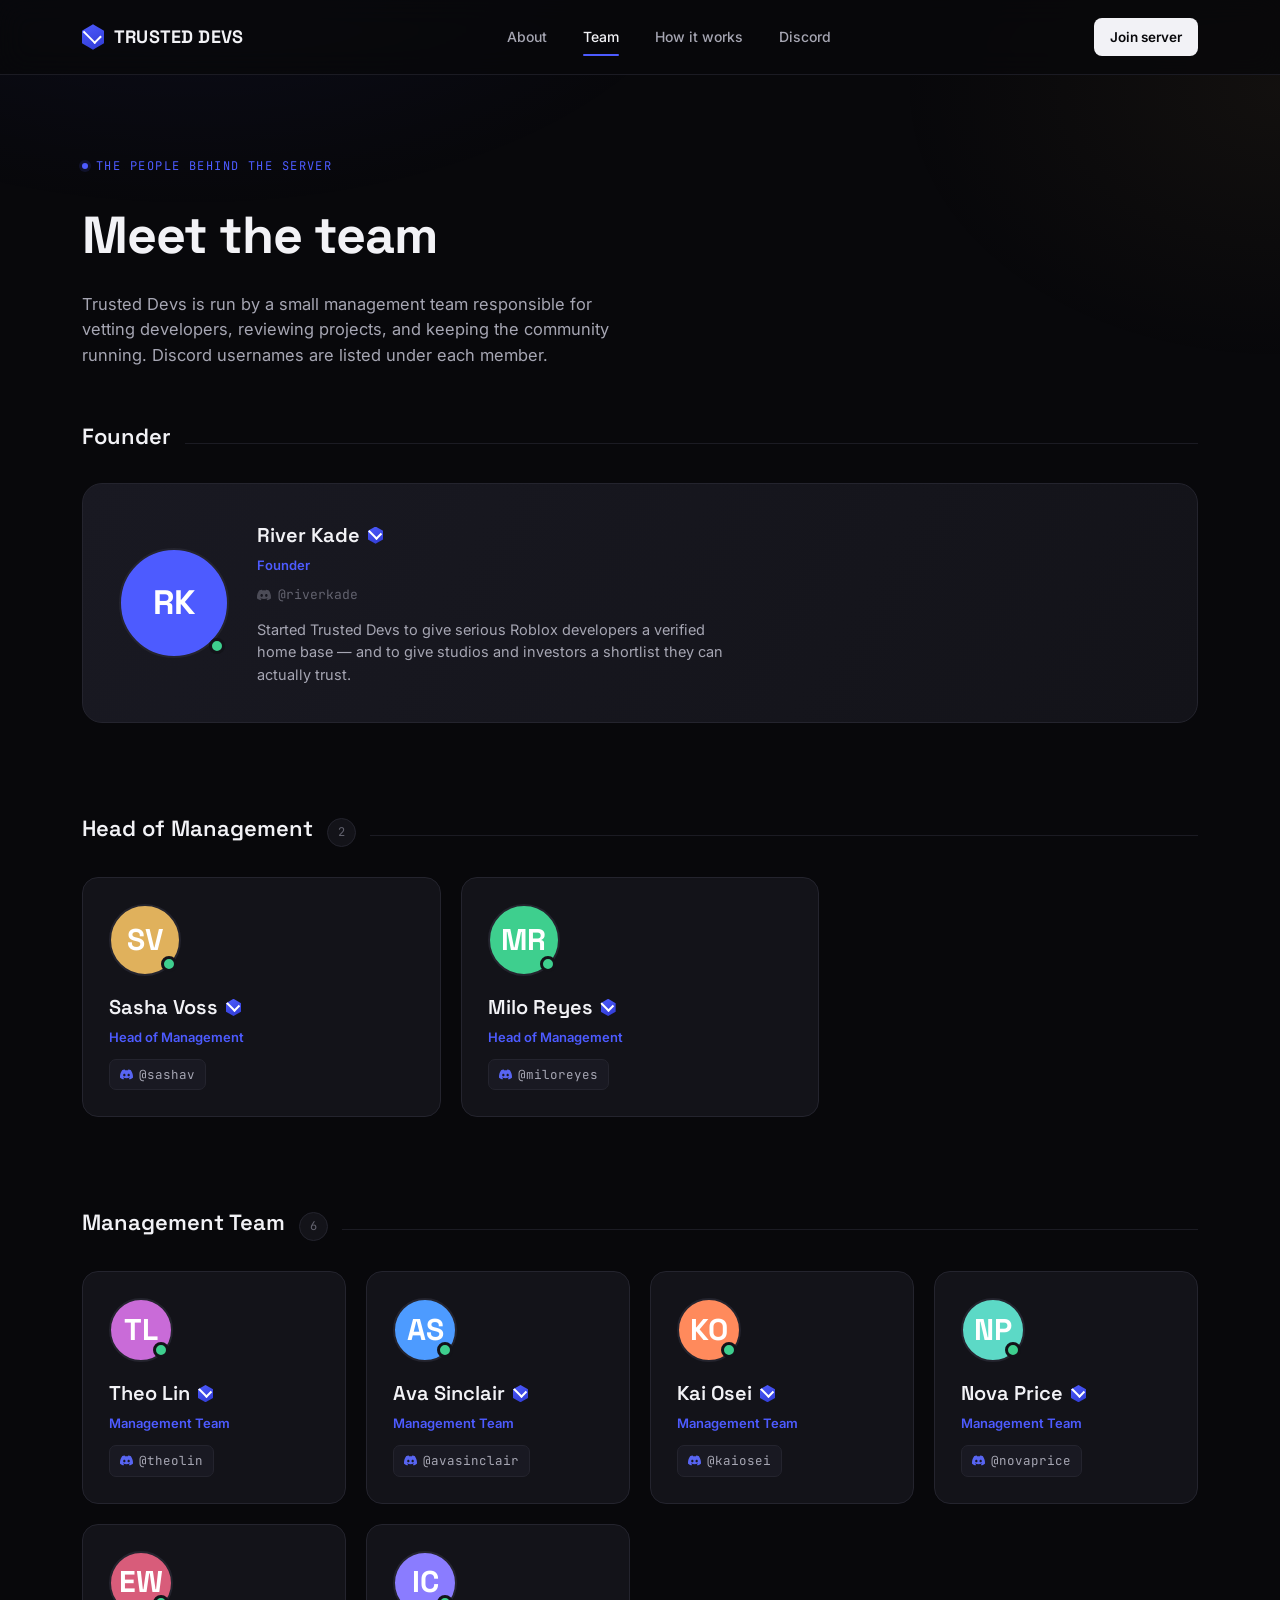
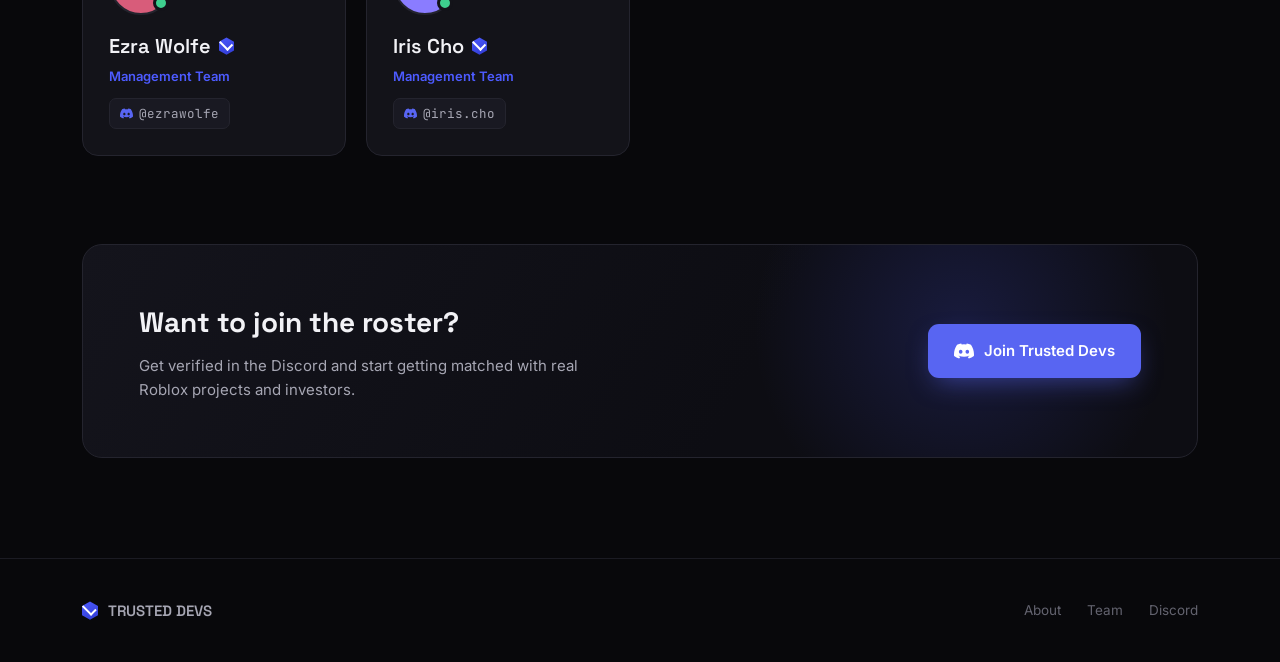
==== team.html @ 29936fa9 "Add files via upload" ====
<!DOCTYPE html>
<html lang="en">
<head>
<meta charset="UTF-8">
<meta name="viewport" content="width=device-width, initial-scale=1.0">
<title>Team — Trusted Devs</title>
<link rel="stylesheet" href="style.css">
</head>
<body>

<nav class="nav">
  <div class="wrap">
    <a href="index.html" class="brand">
      <span class="seal"></span>
      TRUSTED DEVS
    </a>
    <div class="nav-links">
      <a href="index.html">About</a>
      <a href="team.html" class="active">Team</a>
      <a href="index.html#how-it-works">How it works</a>
      <a href="index.html#join">Discord</a>
    </div>
    <a href="index.html#join" class="nav-cta">Join server</a>
  </div>
</nav>

<header class="team-hero">
  <div class="wrap">
    <div class="eyebrow"><span class="dot"></span> The people behind the server</div>
    <h1>Meet the team</h1>
    <p>Trusted Devs is run by a small management team responsible for vetting developers, reviewing projects, and keeping the community running. Discord usernames are listed under each member.</p>
  </div>
</header>

<section class="tier" id="founder">
  <div class="wrap">
    <div class="tier-head"><h2>Founder</h2></div>
    <div id="founder-slot"></div>
  </div>
</section>

<section class="tier" id="head-of-management">
  <div class="wrap">
    <div class="tier-head"><h2>Head of Management</h2><span class="count" id="hom-count"></span></div>
    <div class="grid-cards" id="hom-slot"></div>
  </div>
</section>

<section class="tier" id="management">
  <div class="wrap">
    <div class="tier-head"><h2>Management Team</h2><span class="count" id="mgmt-count"></span></div>
    <div class="grid-cards wide" id="mgmt-slot"></div>
  </div>
</section>

<section id="join" style="padding-top:0;">
  <div class="wrap">
    <div class="cta-band">
      <div class="cta-text">
        <h3>Want to join the roster?</h3>
        <p>Get verified in the Discord and start getting matched with real Roblox projects and investors.</p>
      </div>
      <a href="https://discord.gg/trusteddevs" target="_blank" rel="noopener" class="discord-btn">
        <svg width="20" height="20" viewBox="0 0 24 24" fill="currentColor"><path d="M20.317 4.369a19.79 19.79 0 0 0-4.885-1.515.074.074 0 0 0-.079.037c-.21.375-.444.864-.608 1.25a18.27 18.27 0 0 0-5.487 0 12.64 12.64 0 0 0-.617-1.25.077.077 0 0 0-.079-.037A19.736 19.736 0 0 0 3.677 4.37a.07.07 0 0 0-.032.027C.533 9.046-.32 13.58.099 18.058a.082.082 0 0 0 .031.056 19.9 19.9 0 0 0 5.993 3.03.078.078 0 0 0 .084-.028c.462-.63.874-1.295 1.226-1.994a.076.076 0 0 0-.041-.106 13.1 13.1 0 0 1-1.872-.892.077.077 0 0 1-.008-.128c.126-.094.252-.192.372-.291a.074.074 0 0 1 .077-.01c3.928 1.793 8.18 1.793 12.061 0a.073.073 0 0 1 .078.009c.12.099.246.198.373.292a.077.077 0 0 1-.006.127 12.3 12.3 0 0 1-1.873.892.076.076 0 0 0-.04.107c.36.698.772 1.362 1.225 1.993a.076.076 0 0 0 .084.028 19.84 19.84 0 0 0 6.002-3.03.077.077 0 0 0 .032-.055c.5-5.177-.838-9.674-3.549-13.66a.06.06 0 0 0-.031-.028ZM8.02 15.33c-1.183 0-2.157-1.085-2.157-2.419 0-1.333.955-2.418 2.157-2.418 1.21 0 2.176 1.094 2.157 2.418 0 1.334-.955 2.419-2.157 2.419Zm7.975 0c-1.183 0-2.157-1.085-2.157-2.419 0-1.333.955-2.418 2.157-2.418 1.21 0 2.176 1.094 2.157 2.418 0 1.334-.946 2.419-2.157 2.419Z"/></svg>
        Join Trusted Devs
      </a>
    </div>
  </div>
</section>

<footer>
  <div class="wrap">
    <div class="f-brand"><span class="seal" style="--s:16px;"></span> TRUSTED DEVS</div>
    <div class="f-links">
      <a href="index.html">About</a>
      <a href="team.html">Team</a>
      <a href="https://discord.gg/trusteddevs" target="_blank" rel="noopener">Discord</a>
    </div>
  </div>
</footer>

<script src="config.js"></script>
<script>
  // Founder — featured card
  const f = TEAM.founder[0];
  document.getElementById('founder-slot').innerHTML = `
    <div class="founder-card">
      ${avatarHTML(f, 110)}
      <div>
        <div class="member-name">${f.name} <span class="seal"></span></div>
        <div class="member-role">${f.role}</div>
        <div class="member-handle">${discordMark} @${f.handle}</div>
        ${f.bio ? `<p class="member-bio">${f.bio}</p>` : ''}
      </div>
    </div>`;

  // Head of Management
  document.getElementById('hom-count').textContent = TEAM.headOfManagement.length;
  document.getElementById('hom-slot').innerHTML = TEAM.headOfManagement.map(p => `
    <div class="member-card">
      ${avatarHTML(p, 72)}
      <div class="member-name">${p.name} <span class="seal"></span></div>
      <div class="member-role">${p.role}</div>
      <div class="dc-chip">${discordMark} @${p.handle}</div>
    </div>`).join('');

  // Management Team
  document.getElementById('mgmt-count').textContent = TEAM.management.length;
  document.getElementById('mgmt-slot').innerHTML = TEAM.management.map(p => `
    <div class="member-card">
      ${avatarHTML(p, 64)}
      <div class="member-name">${p.name} <span class="seal"></span></div>
      <div class="member-role">${p.role}</div>
      <div class="dc-chip">${discordMark} @${p.handle}</div>
    </div>`).join('');
</script>

</body>
</html>
---- style.css ----
/* ============================================================
   TRUSTED DEVS — design tokens
   ============================================================ */
@import url('https://fonts.googleapis.com/css2?family=Space+Grotesk:wght@400;500;600;700&family=Inter:wght@400;500;600;700&family=JetBrains+Mono:wght@400;500;600&display=swap');

:root{
  /* color */
  --bg:        #08080b;
  --bg-soft:   #0e0e13;
  --panel:     #131319;
  --panel-2:   #191922;
  --border:    #24242e;
  --border-soft: #1b1b23;
  --text:      #f2f2f6;
  --text-dim:  #a6a6b3;
  --text-faint:#63636f;
  --accent:    #4d5bff;      /* verification blue */
  --accent-soft: #4d5bff22;
  --accent-2:  #e0b15c;      /* seal gold */
  --online:    #3ecf8e;

  /* type */
  --f-display: 'Space Grotesk', sans-serif;
  --f-body:    'Inter', sans-serif;
  --f-mono:    'JetBrains Mono', monospace;
}

*{ box-sizing:border-box; margin:0; padding:0; }

html{ scroll-behavior:smooth; }

body{
  background:var(--bg);
  color:var(--text);
  font-family:var(--f-body);
  line-height:1.55;
  -webkit-font-smoothing:antialiased;
  overflow-x:hidden;
}

body::before{
  content:"";
  position:fixed; inset:0;
  background:
    radial-gradient(ellipse 900px 500px at 15% -10%, #4d5bff14, transparent 60%),
    radial-gradient(ellipse 700px 500px at 100% 10%, #e0b15c0d, transparent 55%);
  pointer-events:none;
  z-index:0;
}

a{ color:inherit; text-decoration:none; }
ul{ list-style:none; }
img{ max-width:100%; display:block; }

.wrap{ max-width:1180px; margin:0 auto; padding:0 32px; position:relative; z-index:1; }

/* ---------- hex seal, the signature mark ---------- */
.seal{
  --s: 22px;
  width:var(--s); height:calc(var(--s) * 1.1547);
  position:relative;
  display:inline-flex; align-items:center; justify-content:center;
  flex-shrink:0;
  clip-path: polygon(50% 0%, 100% 25%, 100% 75%, 50% 100%, 0% 75%, 0% 25%);
  background:linear-gradient(155deg, var(--accent), #2f3ad1);
}
.seal::after{
  content:"";
  width:38%; height:60%;
  border-left:2.5px solid #fff;
  border-bottom:2.5px solid #fff;
  transform:rotate(-45deg) translate(1px,-2px);
}
.seal.gold{ background:linear-gradient(155deg, var(--accent-2), #b6863a); }

/* ---------- nav ---------- */
.nav{
  position:sticky; top:0; z-index:50;
  background:#08080bcc;
  backdrop-filter:blur(14px);
  border-bottom:1px solid var(--border-soft);
}
.nav .wrap{
  display:flex; align-items:center; justify-content:space-between;
  height:74px;
}
.brand{ display:flex; align-items:center; gap:10px; font-family:var(--f-display); font-weight:700; font-size:18px; letter-spacing:.01em; }
.brand small{ display:block; font-family:var(--f-mono); font-weight:400; font-size:10px; color:var(--text-faint); letter-spacing:.14em; margin-top:1px; }

.nav-links{ display:flex; align-items:center; gap:36px; }
.nav-links a{
  font-size:14px; color:var(--text-dim); font-weight:500;
  position:relative; padding:4px 0;
  transition:color .2s ease;
}
.nav-links a:hover{ color:var(--text); }
.nav-links a.active{ color:var(--text); }
.nav-links a.active::after{
  content:""; position:absolute; left:0; right:0; bottom:-4px; height:2px;
  background:var(--accent); border-radius:2px;
}
.nav-cta{
  display:flex; align-items:center; gap:8px;
  background:var(--text); color:#08080b;
  font-size:13.5px; font-weight:600;
  padding:9px 16px; border-radius:8px;
  transition:transform .18s ease, background .18s ease;
}
.nav-cta:hover{ transform:translateY(-1px); background:#e4e4ea; }

/* ---------- eyebrow ---------- */
.eyebrow{
  display:inline-flex; align-items:center; gap:8px;
  font-family:var(--f-mono); font-size:12px; letter-spacing:.12em;
  color:var(--accent); text-transform:uppercase;
  margin-bottom:20px;
}
.eyebrow .dot{ width:6px; height:6px; border-radius:50%; background:var(--accent); box-shadow:0 0 0 3px var(--accent-soft); }

/* ---------- hero ---------- */
.hero{ padding:96px 0 72px; position:relative; }
.hero-grid{ display:grid; grid-template-columns:1.15fr .85fr; gap:56px; align-items:center; }
.hero h1{
  font-family:var(--f-display); font-weight:700;
  font-size:clamp(38px, 5vw, 60px); line-height:1.06; letter-spacing:-.02em;
}
.hero h1 .accent{ color:var(--accent); }
.hero p.lead{
  margin-top:22px; font-size:17.5px; color:var(--text-dim); max-width:520px;
}
.hero-cta{ display:flex; gap:14px; margin-top:34px; flex-wrap:wrap; }

.btn{
  display:inline-flex; align-items:center; gap:9px;
  font-size:14.5px; font-weight:600; padding:13px 22px; border-radius:9px;
  transition:transform .18s ease, box-shadow .18s ease, background .18s ease, border-color .18s ease;
}
.btn-primary{ background:var(--accent); color:#fff; box-shadow:0 8px 24px -8px #4d5bff66; }
.btn-primary:hover{ transform:translateY(-2px); box-shadow:0 12px 28px -8px #4d5bff88; }
.btn-ghost{ background:transparent; color:var(--text); border:1px solid var(--border); }
.btn-ghost:hover{ border-color:#3a3a46; background:var(--panel); }

/* hero side panel: mock "verification card" */
.id-card{
  background:linear-gradient(165deg, var(--panel-2), var(--panel));
  border:1px solid var(--border);
  border-radius:16px; padding:26px;
  position:relative; overflow:hidden;
}
.id-card::before{
  content:""; position:absolute; top:-40%; right:-30%; width:260px; height:260px;
  background:radial-gradient(circle, #4d5bff26, transparent 70%);
}
.id-top{ display:flex; justify-content:space-between; align-items:flex-start; margin-bottom:22px; }
.id-top .seal{ --s:30px; }
.id-status{ font-family:var(--f-mono); font-size:11px; color:var(--online); display:flex; align-items:center; gap:6px; }
.id-status .dot{ width:6px; height:6px; border-radius:50%; background:var(--online); box-shadow:0 0 0 3px #3ecf8e22; }
.id-row{ display:flex; justify-content:space-between; padding:12px 0; border-top:1px solid var(--border-soft); font-size:13.5px; }
.id-row:first-of-type{ border-top:none; }
.id-row span:first-child{ color:var(--text-faint); font-family:var(--f-mono); font-size:11.5px; text-transform:uppercase; letter-spacing:.06em; }
.id-row span:last-child{ font-weight:600; }

/* ---------- stat strip ---------- */
.stat-strip{
  border-top:1px solid var(--border-soft); border-bottom:1px solid var(--border-soft);
  padding:34px 0;
}
.stat-strip .wrap{ display:grid; grid-template-columns:repeat(4,1fr); gap:24px; }
.stat{ text-align:left; }
.stat .num{ font-family:var(--f-display); font-size:32px; font-weight:700; color:var(--text); }
.stat .num .u{ color:var(--accent); }
.stat .lbl{ font-size:12.5px; color:var(--text-faint); margin-top:4px; font-family:var(--f-mono); letter-spacing:.03em;}

/* ---------- sections ---------- */
section{ padding:100px 0; position:relative; }
.section-head{ max-width:640px; margin-bottom:56px; }
.section-head h2{ font-family:var(--f-display); font-size:clamp(28px,3.4vw,40px); font-weight:700; letter-spacing:-.015em; line-height:1.15;}
.section-head p{ margin-top:16px; color:var(--text-dim); font-size:16px; }

/* about grid */
.about-grid{ display:grid; grid-template-columns:1fr 1fr; gap:60px; align-items:start; }
.about-grid p{ color:var(--text-dim); font-size:15.5px; margin-bottom:16px; }
.about-grid p strong{ color:var(--text); font-weight:600; }

.check-list{ margin-top:8px; }
.check-list li{ display:flex; gap:12px; padding:12px 0; border-top:1px solid var(--border-soft); font-size:14.5px; color:var(--text-dim); }
.check-list li:first-child{ border-top:none; }
.check-list li .seal{ --s:16px; margin-top:2px; }
.check-list li b{ color:var(--text); font-weight:600; display:block; margin-bottom:2px; font-size:14.5px;}

/* two-path (devs / investors) */
.paths{ display:grid; grid-template-columns:1fr 1fr; gap:24px; }
.path-card{
  background:var(--panel); border:1px solid var(--border); border-radius:16px; padding:32px;
  position:relative; overflow:hidden;
}
.path-card .tag{ font-family:var(--f-mono); font-size:11px; letter-spacing:.1em; color:var(--text-faint); text-transform:uppercase; }
.path-card h3{ font-family:var(--f-display); font-size:23px; margin:10px 0 14px; }
.path-card p{ color:var(--text-dim); font-size:14.5px; margin-bottom:20px; }
.path-card ol{ counter-reset:step; }
.path-card ol li{
  counter-increment:step; position:relative; padding-left:34px; margin-bottom:14px;
  font-size:14px; color:var(--text-dim);
}
.path-card ol li::before{
  content:counter(step); position:absolute; left:0; top:-1px;
  width:22px; height:22px; border-radius:6px;
  background:var(--panel-2); border:1px solid var(--border);
  color:var(--text); font-family:var(--f-mono); font-size:11.5px;
  display:flex; align-items:center; justify-content:center;
}
.path-card.investor::before{ background:var(--accent-2); }

/* vetting process strip */
.vet-steps{ display:grid; grid-template-columns:repeat(4,1fr); gap:1px; background:var(--border); border:1px solid var(--border); border-radius:16px; overflow:hidden; }
.vet-step{ background:var(--panel); padding:28px 24px; }
.vet-step .seal{ --s:20px; margin-bottom:16px; }
.vet-step h4{ font-family:var(--f-display); font-size:16px; margin-bottom:8px; }
.vet-step p{ font-size:13.5px; color:var(--text-dim); }

/* discord CTA banner */
.cta-band{
  background:linear-gradient(120deg, #14141c, #0d0d13 60%);
  border:1px solid var(--border);
  border-radius:20px; padding:56px; position:relative; overflow:hidden;
  display:flex; align-items:center; justify-content:space-between; gap:32px; flex-wrap:wrap;
}
.cta-band::before{
  content:""; position:absolute; top:-60%; left:60%; width:420px; height:420px;
  background:radial-gradient(circle, #4d5bff2e, transparent 70%);
}
.cta-band .cta-text h3{ font-family:var(--f-display); font-size:28px; margin-bottom:10px; }
.cta-band .cta-text p{ color:var(--text-dim); font-size:15px; max-width:440px; }
.discord-btn{
  display:inline-flex; align-items:center; gap:10px;
  background:#5865F2; color:#fff; font-weight:600; font-size:15px;
  padding:15px 26px; border-radius:11px; white-space:nowrap;
  box-shadow:0 10px 26px -8px #5865f288;
  transition:transform .18s ease;
  position:relative; z-index:1;
}
.discord-btn:hover{ transform:translateY(-2px); }

/* ---------- footer ---------- */
footer{ border-top:1px solid var(--border-soft); padding:40px 0; }
footer .wrap{ display:flex; justify-content:space-between; align-items:center; flex-wrap:wrap; gap:16px; }
footer .f-brand{ display:flex; align-items:center; gap:10px; font-family:var(--f-display); font-weight:600; font-size:15px; color:var(--text-dim); }
footer .f-links{ display:flex; gap:26px; font-size:13.5px; color:var(--text-faint); }
footer .f-links a:hover{ color:var(--text-dim); }

/* ================= TEAM PAGE ================= */
.team-hero{ padding:76px 0 50px; }
.team-hero h1{ font-family:var(--f-display); font-weight:700; font-size:clamp(34px,4.6vw,52px); letter-spacing:-.02em; }
.team-hero p{ margin-top:16px; color:var(--text-dim); font-size:16.5px; max-width:560px; }

.tier{ padding:0 0 88px; }
.tier-head{ display:flex; align-items:baseline; gap:14px; margin-bottom:30px; }
.tier-head h2{ font-family:var(--f-display); font-size:22px; font-weight:600; }
.tier-head .count{ font-family:var(--f-mono); font-size:12px; color:var(--text-faint); background:var(--panel); border:1px solid var(--border); padding:4px 10px; border-radius:20px; }
.tier-head::after{ content:""; flex:1; height:1px; background:var(--border-soft); }

.founder-card{
  display:flex; gap:28px; align-items:center;
  background:linear-gradient(120deg, var(--panel-2), var(--panel));
  border:1px solid var(--border); border-radius:20px; padding:36px;
}
.avatar{
  width:96px; height:96px; border-radius:50%;
  display:flex; align-items:center; justify-content:center;
  font-family:var(--f-display); font-weight:700; font-size:30px; color:#fff;
  position:relative; flex-shrink:0;
  border:2px solid var(--border);
}
.avatar .status{
  position:absolute; bottom:2px; right:2px; width:16px; height:16px; border-radius:50%;
  background:var(--online); border:3px solid var(--panel);
}
.founder-card .avatar{ width:110px; height:110px; font-size:34px; }
.member-name{ font-family:var(--f-display); font-size:20px; font-weight:600; display:flex; align-items:center; gap:8px; }
.member-name .seal{ --s:15px; }
.member-role{ color:var(--accent); font-size:13px; font-weight:600; margin-top:4px; }
.member-handle{ font-family:var(--f-mono); font-size:13px; color:var(--text-faint); margin-top:10px; display:flex; align-items:center; gap:7px; }
.member-handle svg{ width:14px; height:14px; opacity:.7; }
.founder-card .member-bio{ margin-top:14px; color:var(--text-dim); font-size:14.5px; max-width:480px; }

.grid-cards{ display:grid; grid-template-columns:repeat(3, 1fr); gap:20px; }
.member-card{
  background:var(--panel); border:1px solid var(--border); border-radius:16px; padding:26px;
  transition:transform .18s ease, border-color .18s ease;
}
.member-card:hover{ transform:translateY(-3px); border-color:#33333f; }
.member-card .avatar{ margin-bottom:16px; }

.grid-cards.wide{ grid-template-columns:repeat(4, 1fr); }

/* discord username chip */
.dc-chip{
  display:inline-flex; align-items:center; gap:6px;
  font-family:var(--f-mono); font-size:12.5px; color:var(--text-dim);
  background:var(--panel-2); border:1px solid var(--border);
  padding:5px 10px; border-radius:7px; margin-top:12px;
}
.dc-chip svg{ width:13px; height:13px; color:#5865F2; }

/* ---------- responsive ---------- */
@media (max-width: 880px){
  .nav-links{ display:none; }
  .hero-grid{ grid-template-columns:1fr; }
  .about-grid{ grid-template-columns:1fr; gap:36px; }
  .paths{ grid-template-columns:1fr; }
  .vet-steps{ grid-template-columns:1fr 1fr; }
  .stat-strip .wrap{ grid-template-columns:1fr 1fr; row-gap:22px; }
  .grid-cards{ grid-template-columns:1fr 1fr; }
  .grid-cards.wide{ grid-template-columns:1fr 1fr; }
  .founder-card{ flex-direction:column; text-align:center; align-items:center; }
  .founder-card .member-bio{ max-width:100%; }
  .cta-band{ flex-direction:column; text-align:center; }
}
@media (max-width: 560px){
  .grid-cards, .grid-cards.wide{ grid-template-columns:1fr; }
  .vet-steps{ grid-template-columns:1fr; }
  .stat-strip .wrap{ grid-template-columns:1fr 1fr; }
  .wrap{ padding:0 20px; }
  .cta-band{ padding:36px 24px; }
}

/* reduced motion */
@media (prefers-reduced-motion: reduce){
  *{ transition:none !important; scroll-behavior:auto !important; }
}

/* focus visibility */
a:focus-visible, button:focus-visible{
  outline:2px solid var(--accent); outline-offset:3px; border-radius:4px;
}
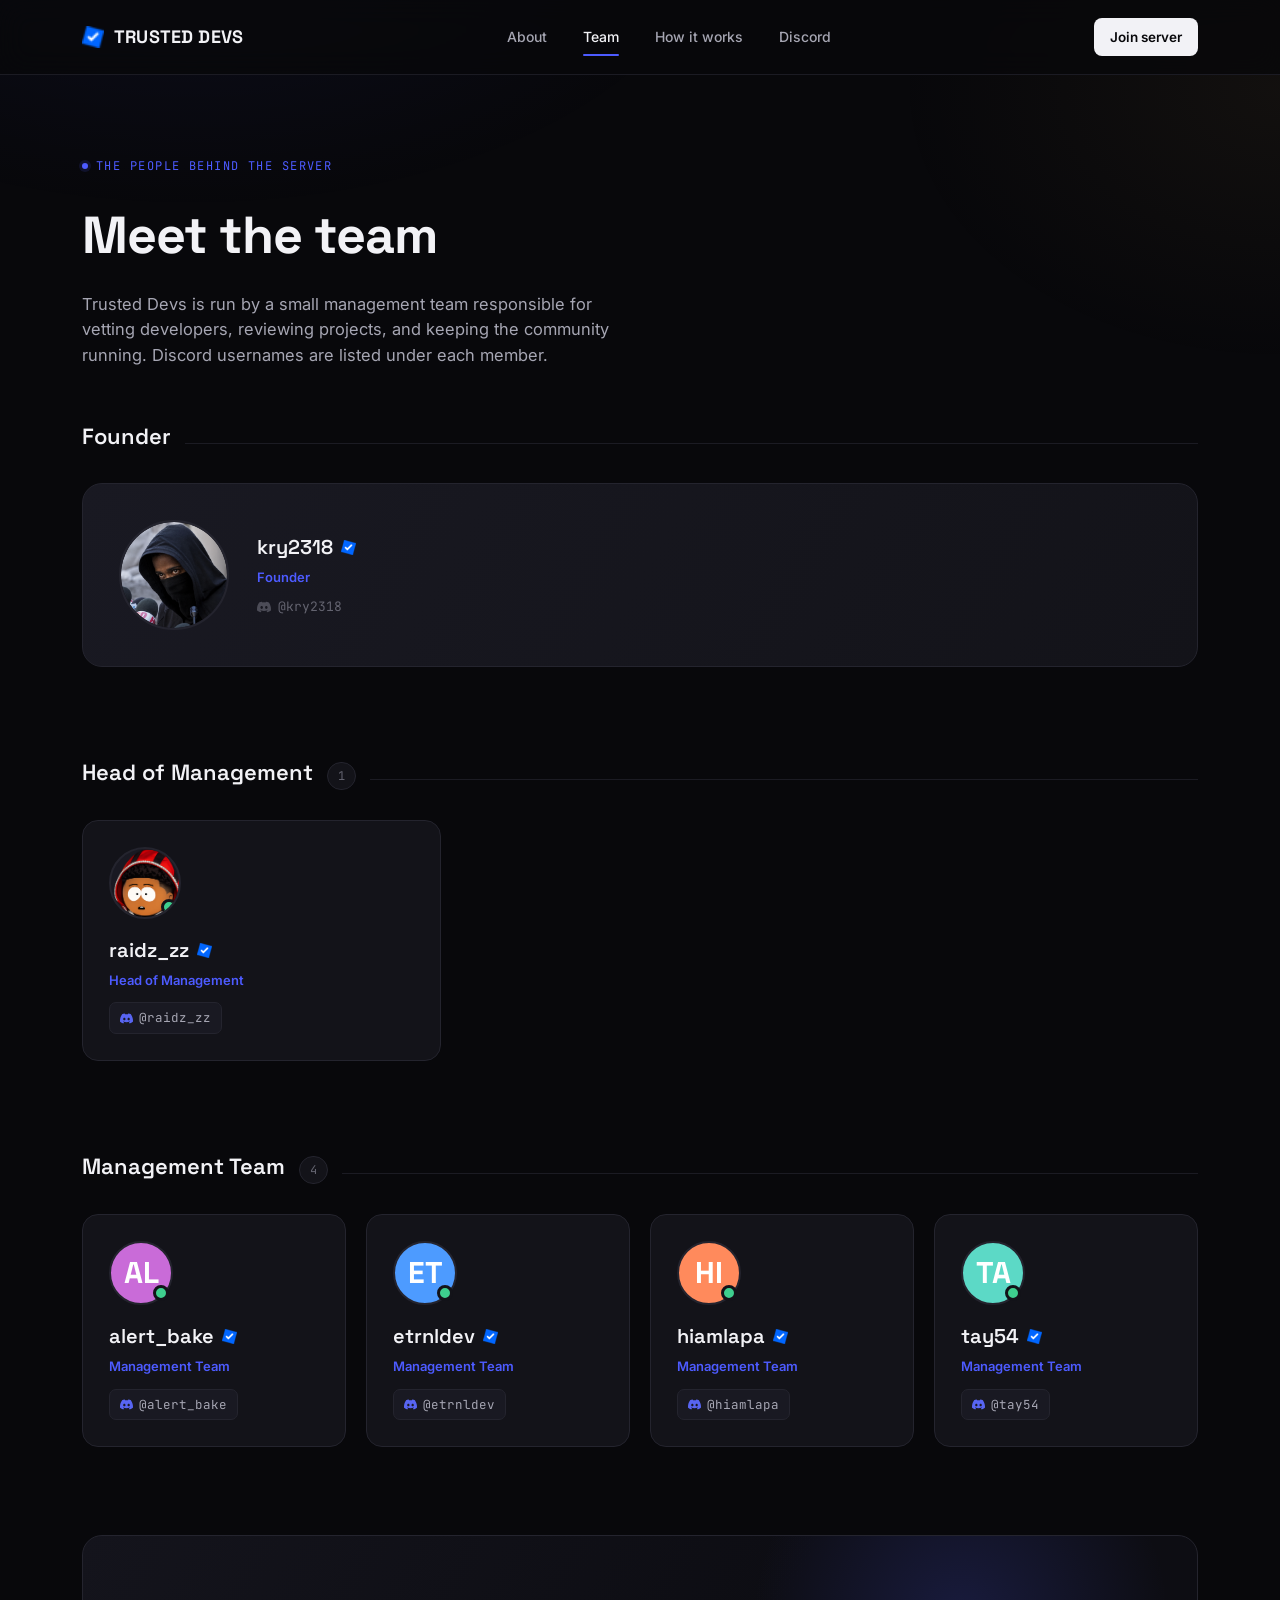
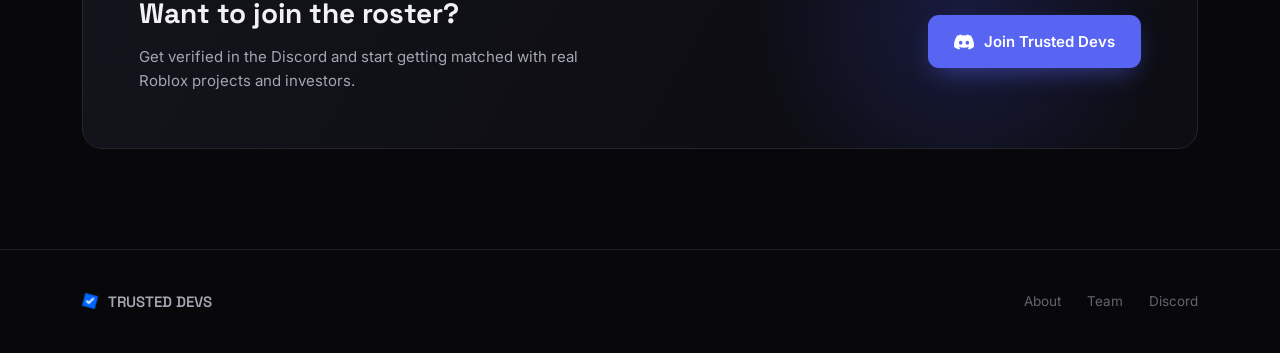
==== commit 71518edf: "Update team.html" ====
--- a/team.html
+++ b/team.html
@@ -60,7 +60,7 @@
         <h3>Want to join the roster?</h3>
         <p>Get verified in the Discord and start getting matched with real Roblox projects and investors.</p>
       </div>
-      <a href="https://discord.gg/trusteddevs" target="_blank" rel="noopener" class="discord-btn">
+      <a href="https://discord.gg/JzaUg9qeQ" target="_blank" rel="noopener" class="discord-btn">
         <svg width="20" height="20" viewBox="0 0 24 24" fill="currentColor"><path d="M20.317 4.369a19.79 19.79 0 0 0-4.885-1.515.074.074 0 0 0-.079.037c-.21.375-.444.864-.608 1.25a18.27 18.27 0 0 0-5.487 0 12.64 12.64 0 0 0-.617-1.25.077.077 0 0 0-.079-.037A19.736 19.736 0 0 0 3.677 4.37a.07.07 0 0 0-.032.027C.533 9.046-.32 13.58.099 18.058a.082.082 0 0 0 .031.056 19.9 19.9 0 0 0 5.993 3.03.078.078 0 0 0 .084-.028c.462-.63.874-1.295 1.226-1.994a.076.076 0 0 0-.041-.106 13.1 13.1 0 0 1-1.872-.892.077.077 0 0 1-.008-.128c.126-.094.252-.192.372-.291a.074.074 0 0 1 .077-.01c3.928 1.793 8.18 1.793 12.061 0a.073.073 0 0 1 .078.009c.12.099.246.198.373.292a.077.077 0 0 1-.006.127 12.3 12.3 0 0 1-1.873.892.076.076 0 0 0-.04.107c.36.698.772 1.362 1.225 1.993a.076.076 0 0 0 .084.028 19.84 19.84 0 0 0 6.002-3.03.077.077 0 0 0 .032-.055c.5-5.177-.838-9.674-3.549-13.66a.06.06 0 0 0-.031-.028ZM8.02 15.33c-1.183 0-2.157-1.085-2.157-2.419 0-1.333.955-2.418 2.157-2.418 1.21 0 2.176 1.094 2.157 2.418 0 1.334-.955 2.419-2.157 2.419Zm7.975 0c-1.183 0-2.157-1.085-2.157-2.419 0-1.333.955-2.418 2.157-2.418 1.21 0 2.176 1.094 2.157 2.418 0 1.334-.946 2.419-2.157 2.419Z"/></svg>
         Join Trusted Devs
       </a>
@@ -74,7 +74,7 @@
     <div class="f-links">
       <a href="index.html">About</a>
       <a href="team.html">Team</a>
-      <a href="https://discord.gg/trusteddevs" target="_blank" rel="noopener">Discord</a>
+      <a href="https://discord.gg/JzaUg9qeQ" target="_blank" rel="noopener">Discord</a>
     </div>
   </div>
 </footer>
--- a/style.css
+++ b/style.css
@@ -57,21 +57,14 @@
 /* ---------- hex seal, the signature mark ---------- */
 .seal{
   --s: 22px;
-  width:var(--s); height:calc(var(--s) * 1.1547);
-  position:relative;
-  display:inline-flex; align-items:center; justify-content:center;
+  width:var(--s); height:var(--s);
+  display:inline-block;
   flex-shrink:0;
-  clip-path: polygon(50% 0%, 100% 25%, 100% 75%, 50% 100%, 0% 75%, 0% 25%);
-  background:linear-gradient(155deg, var(--accent), #2f3ad1);
-}
-.seal::after{
-  content:"";
-  width:38%; height:60%;
-  border-left:2.5px solid #fff;
-  border-bottom:2.5px solid #fff;
-  transform:rotate(-45deg) translate(1px,-2px);
-}
-.seal.gold{ background:linear-gradient(155deg, var(--accent-2), #b6863a); }
+  background-image:url('verified.png');
+  background-size:contain;
+  background-repeat:no-repeat;
+  background-position:center;
+}
 
 /* ---------- nav ---------- */
 .nav{
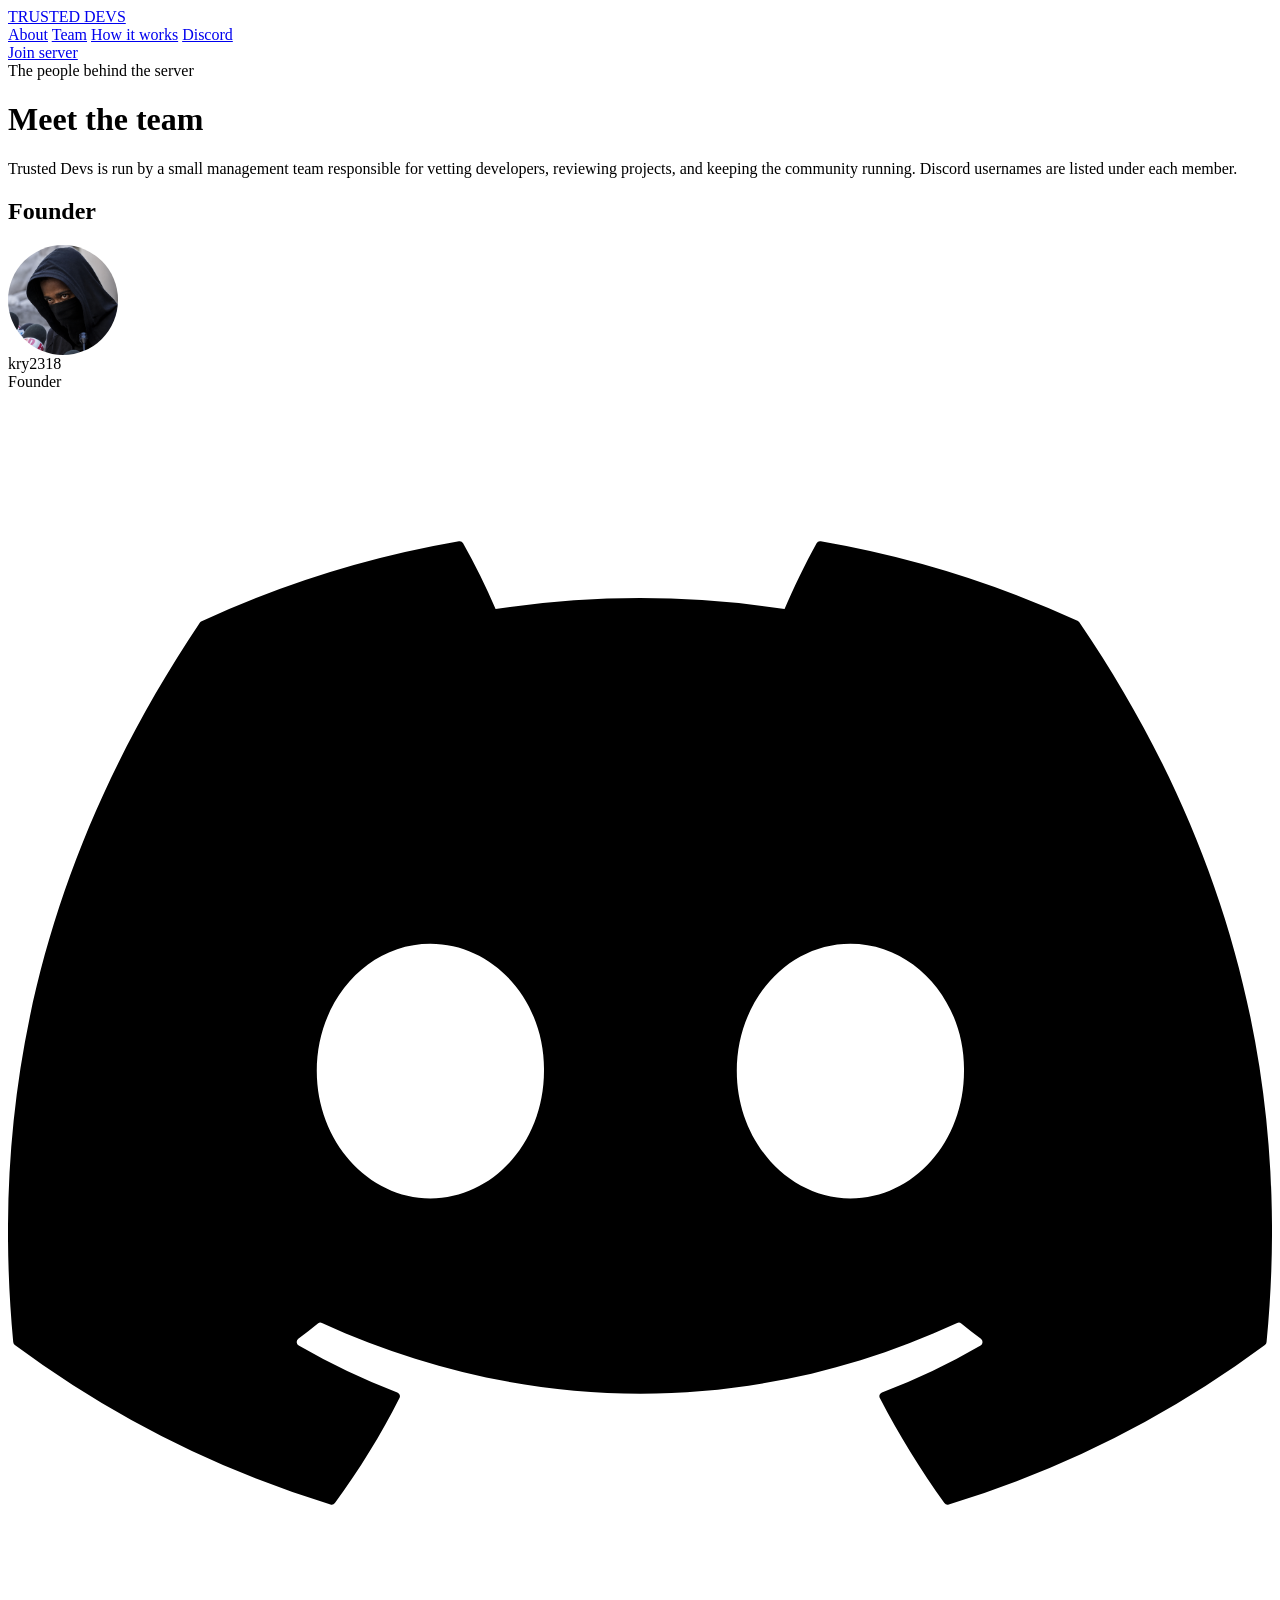
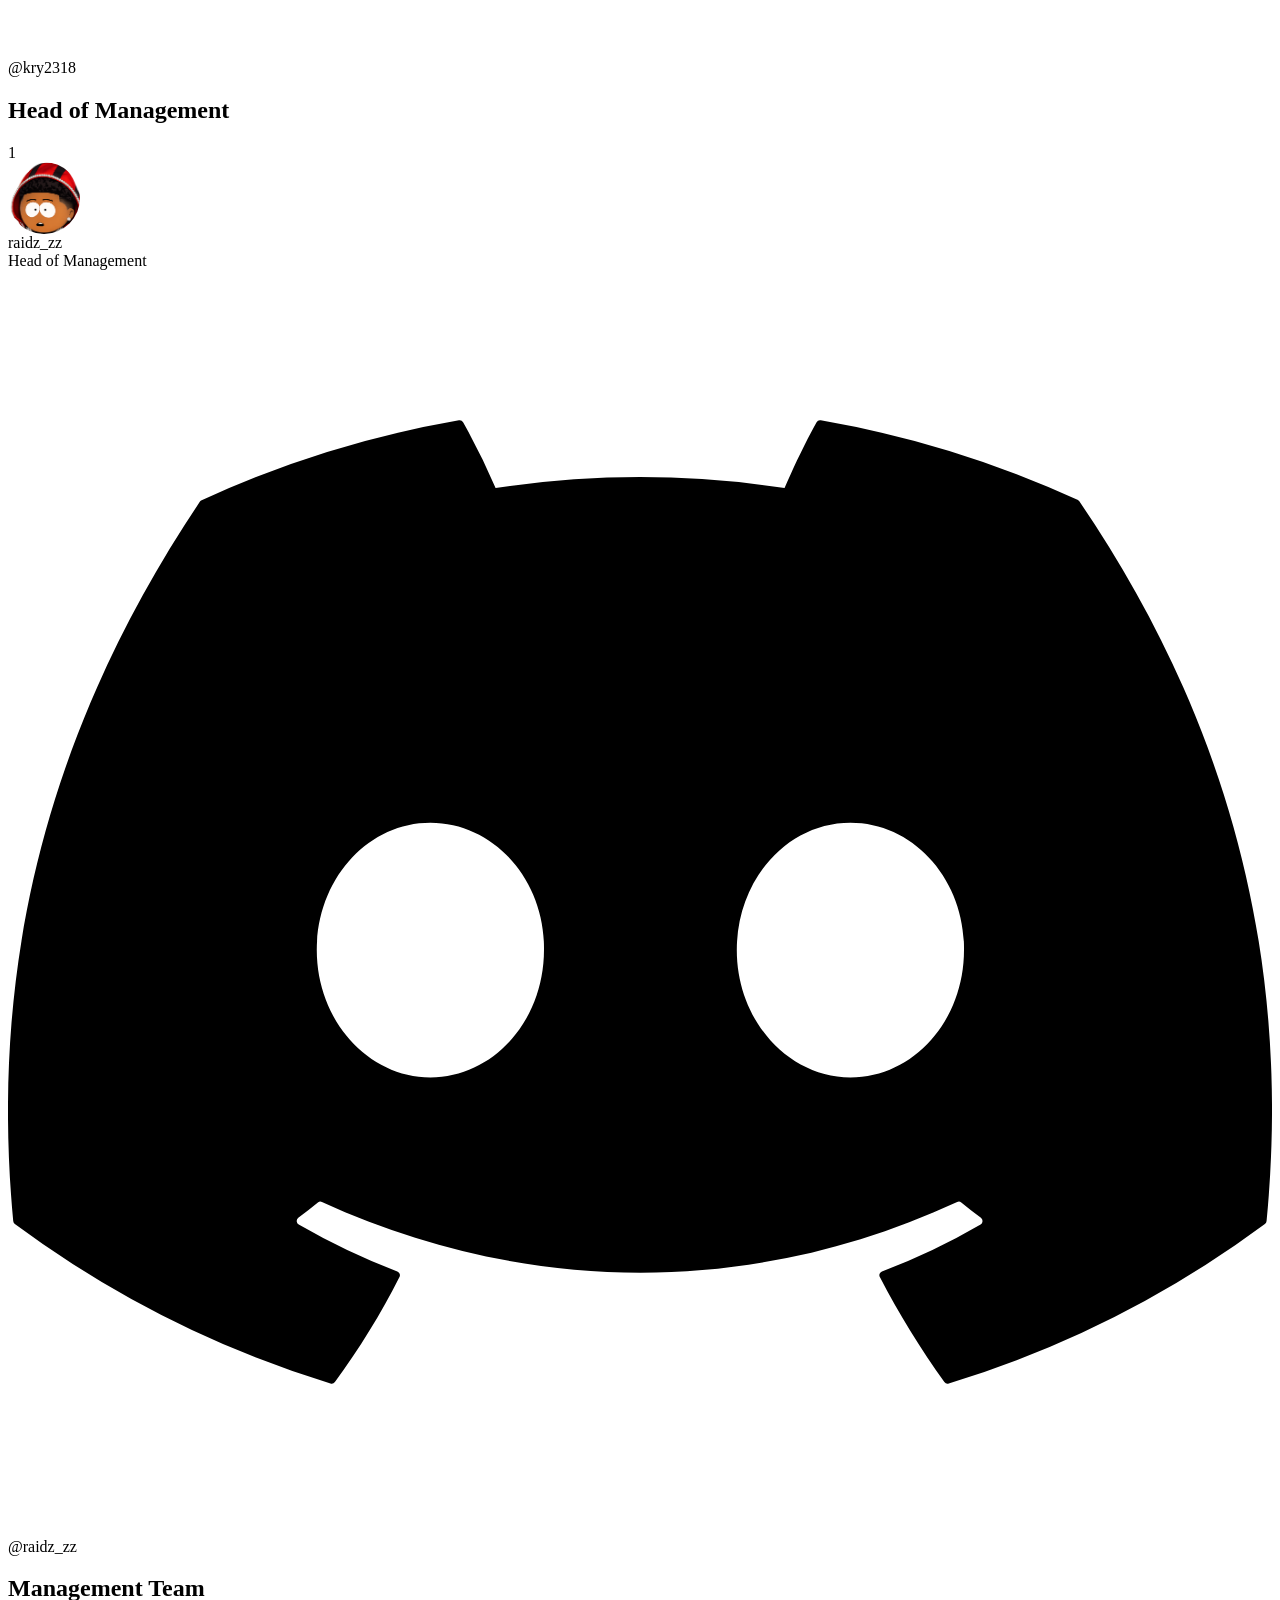
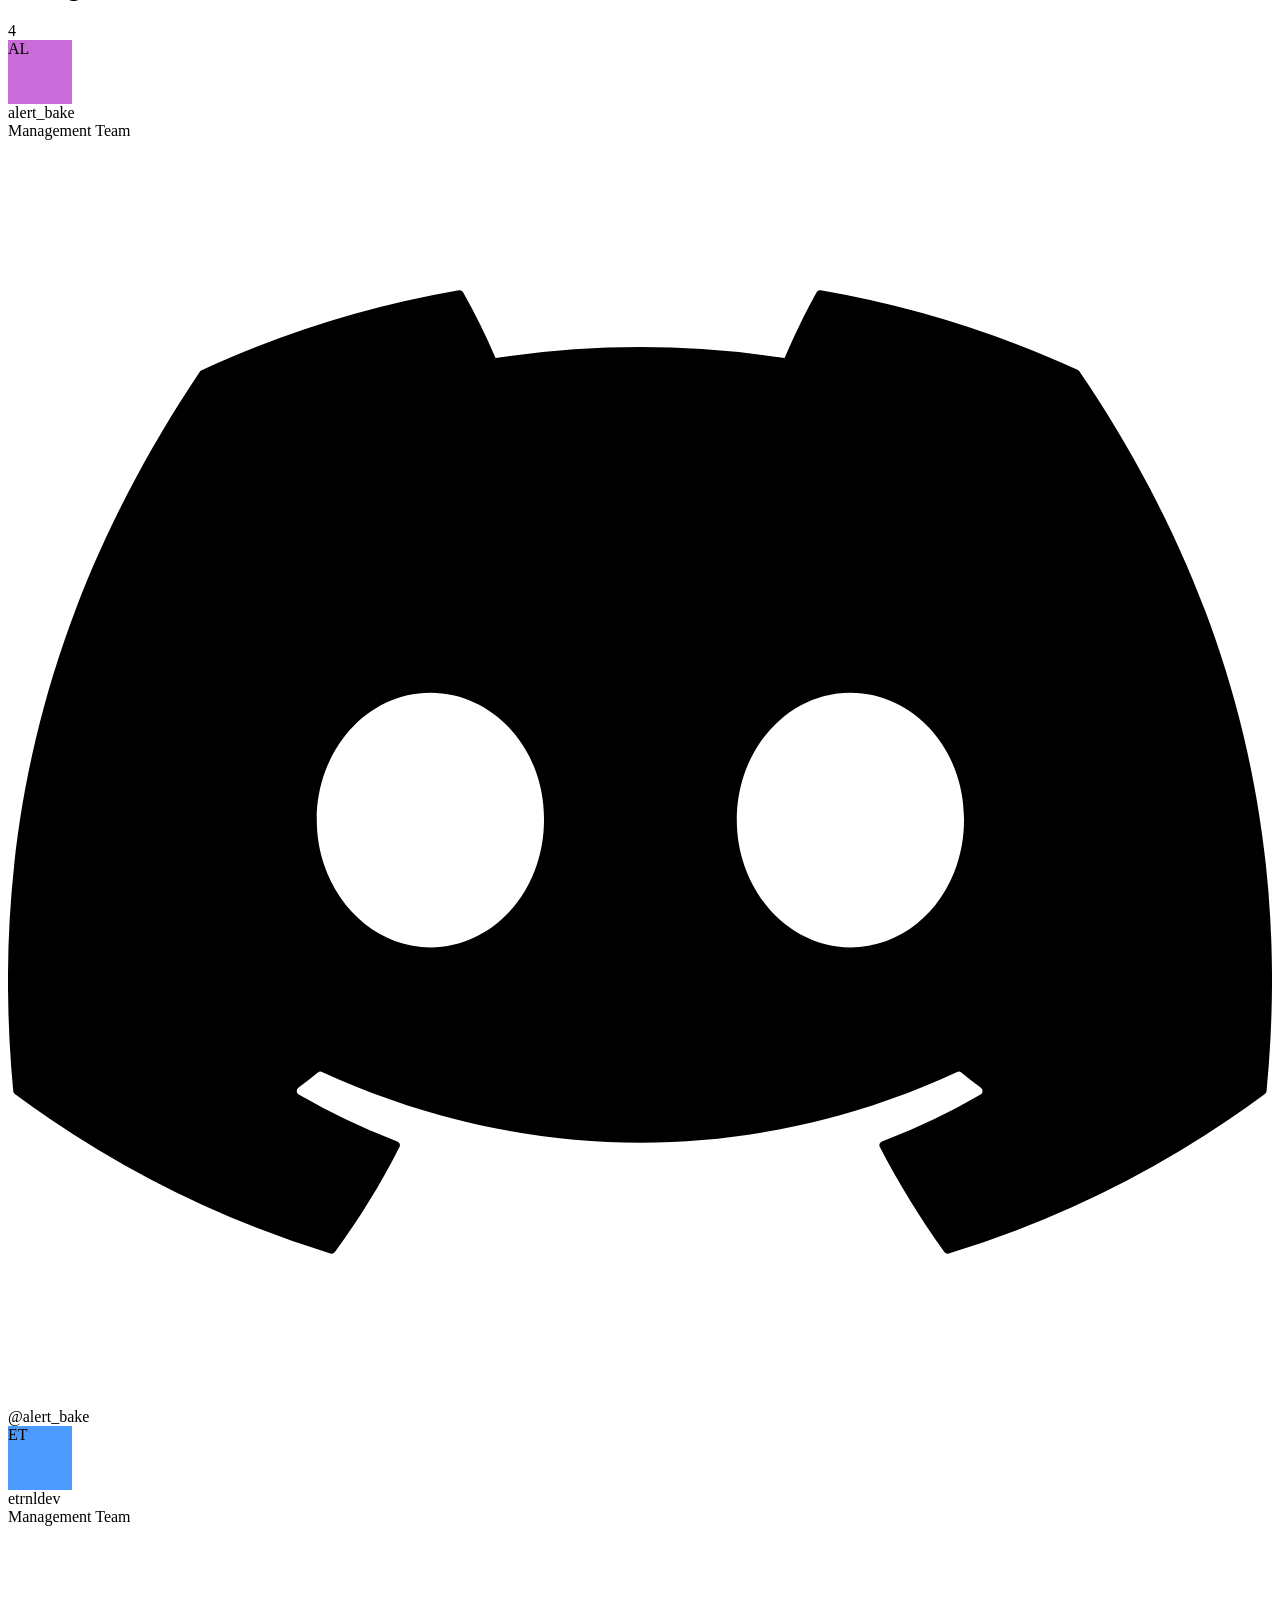
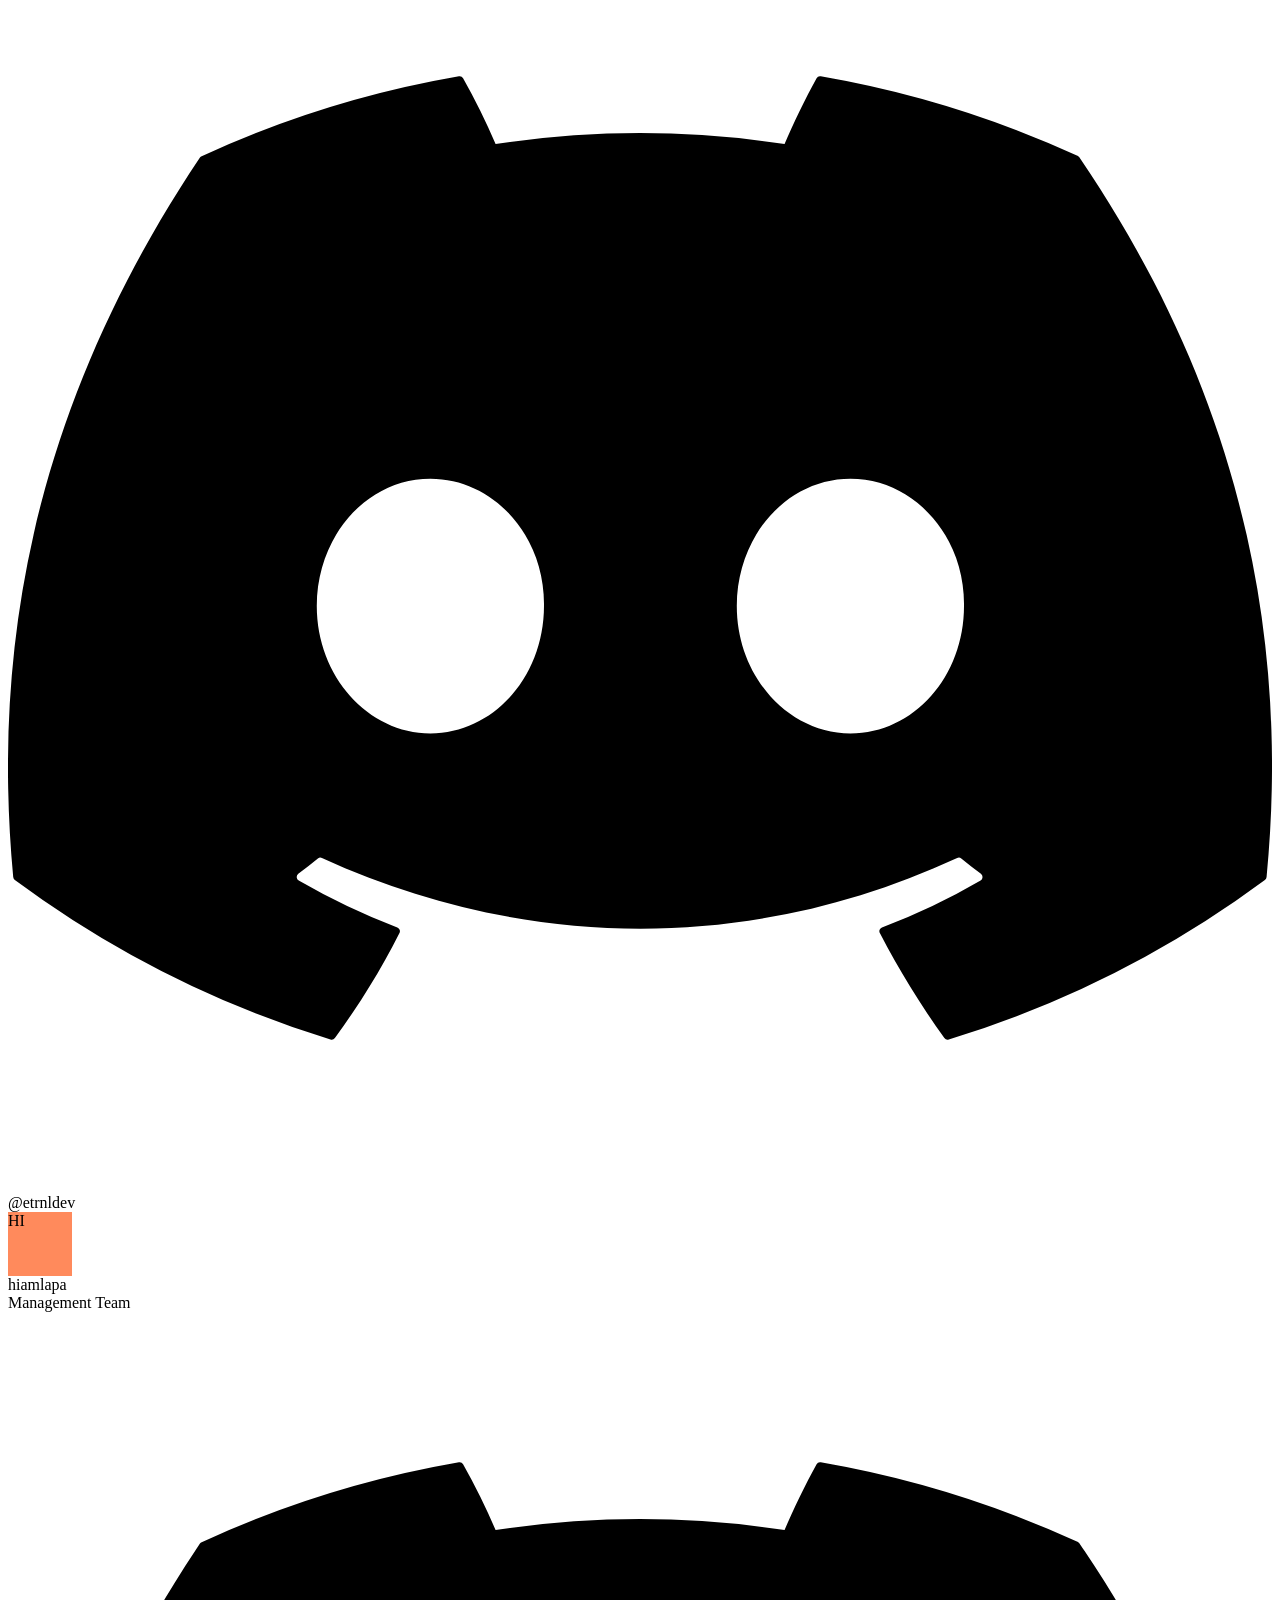
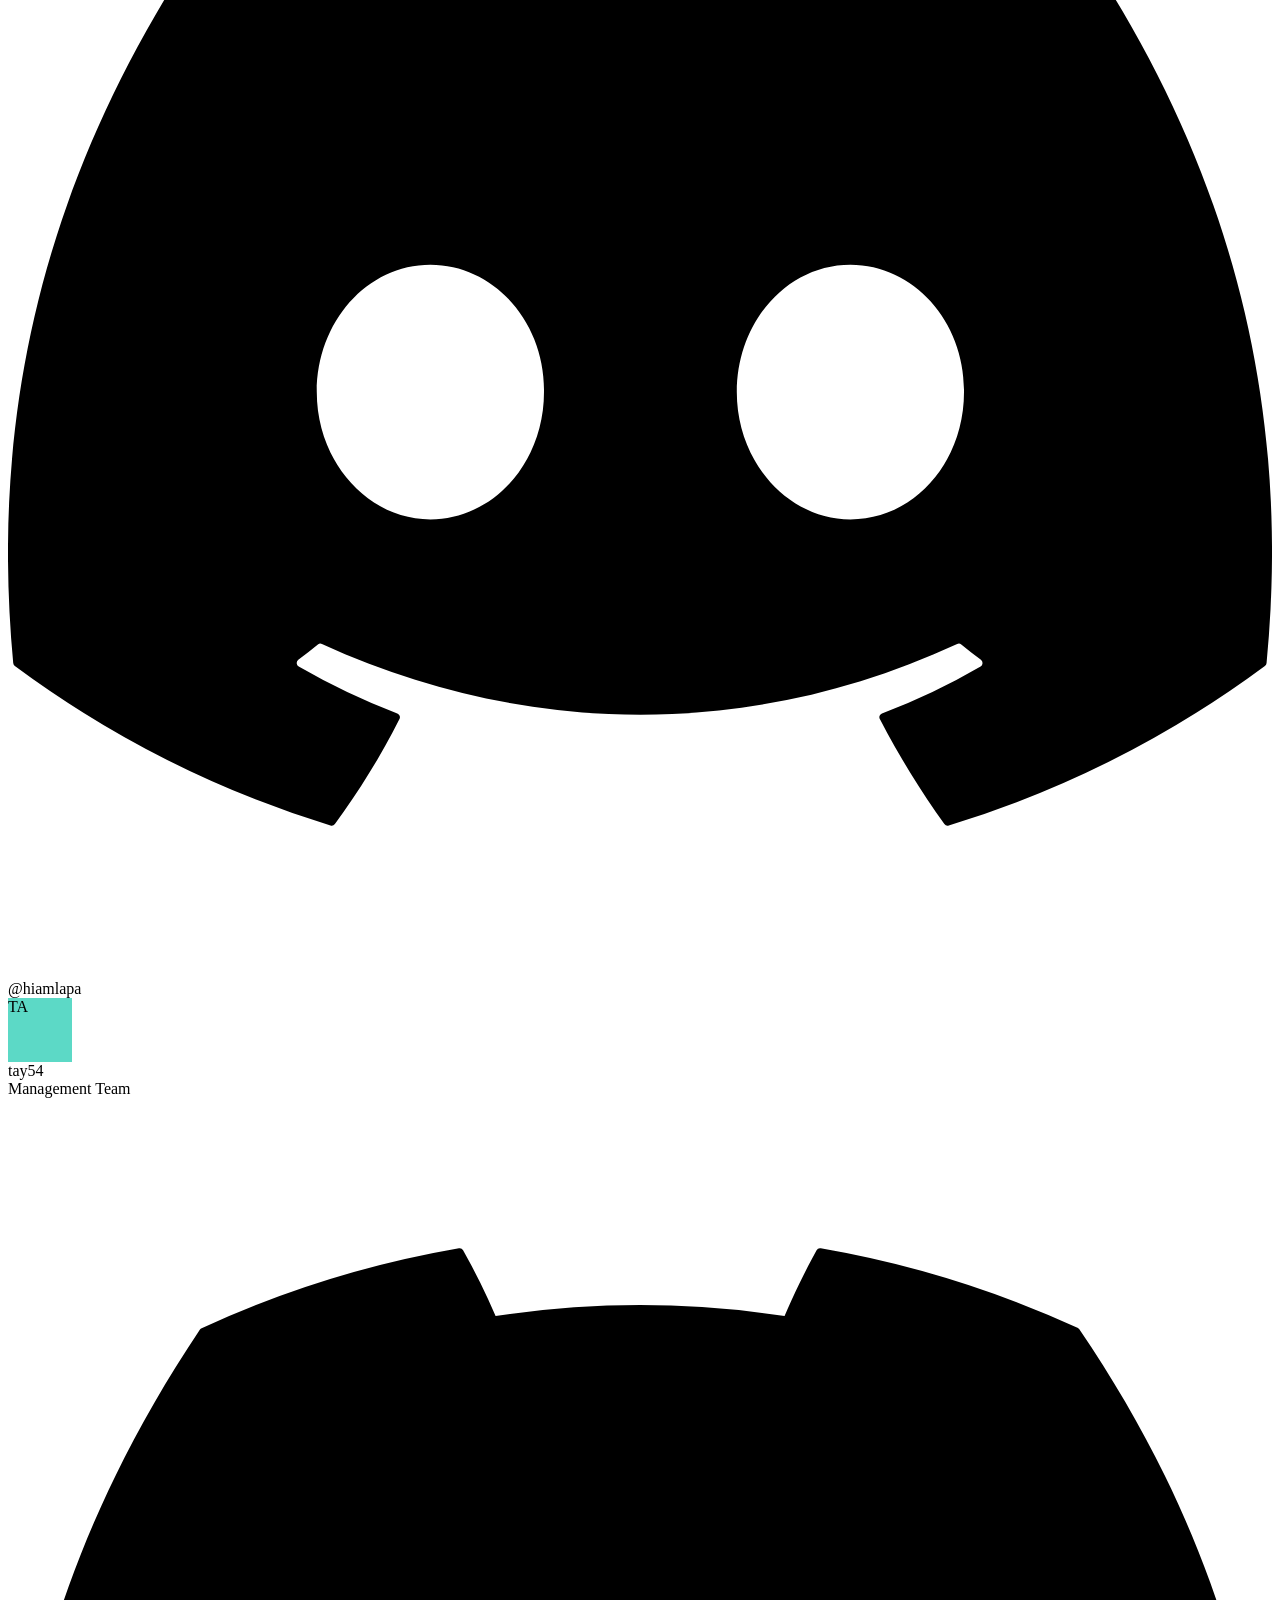
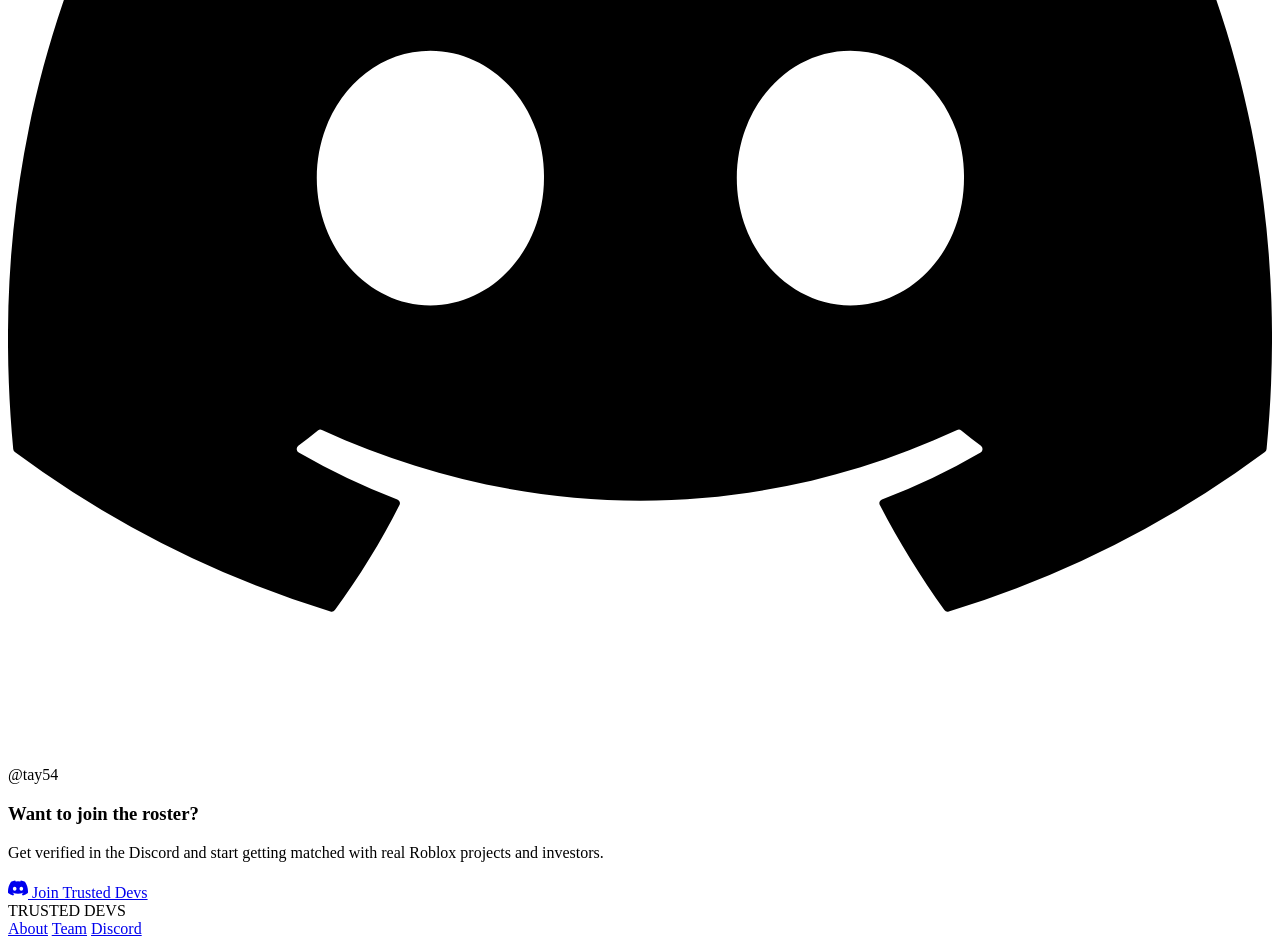
==== commit a9ae05b9: "Update team.html" ====
--- a/team.html
+++ b/team.html
@@ -3,7 +3,7 @@
 <head>
 <meta charset="UTF-8">
 <meta name="viewport" content="width=device-width, initial-scale=1.0">
-<title>Team — Trusted Devs</title>
+<title>Team Trusted Devs</title>
 <link rel="stylesheet" href="style.css">
 </head>
 <body>
--- a/style.css
+++ b/style.css
@@ -1,328 +1,63 @@
 /* ============================================================
-   TRUSTED DEVS — design tokens
+   EDIT ME — this is the only file you should need to touch.
+   ============================================================
+   1. DISCORD_INVITE
+      Replace with your real, non-expiring invite link
+      (Server Settings → Invites → Create/Edit a permanent link).
+   2. TEAM
+      One entry per person. Fields:
+        name      - display name
+        handle    - Discord username, e.g. "grim.dev" (no @ needed)
+        role      - short role/title shown under the name
+        bio       - (founder only) one or two sentences
+        avatar    - URL to their Discord pfp. Easiest way to get it:
+                    right‑click their avatar in Discord → "Copy Avatar URL".
+                    Leave blank ("") to fall back to a colored initial.
+        color     - hex color used for the fallback initial avatar
    ============================================================ */
-@import url('https://fonts.googleapis.com/css2?family=Space+Grotesk:wght@400;500;600;700&family=Inter:wght@400;500;600;700&family=JetBrains+Mono:wght@400;500;600&display=swap');
-
-:root{
-  /* color */
-  --bg:        #08080b;
-  --bg-soft:   #0e0e13;
-  --panel:     #131319;
-  --panel-2:   #191922;
-  --border:    #24242e;
-  --border-soft: #1b1b23;
-  --text:      #f2f2f6;
-  --text-dim:  #a6a6b3;
-  --text-faint:#63636f;
-  --accent:    #4d5bff;      /* verification blue */
-  --accent-soft: #4d5bff22;
-  --accent-2:  #e0b15c;      /* seal gold */
-  --online:    #3ecf8e;
-
-  /* type */
-  --f-display: 'Space Grotesk', sans-serif;
-  --f-body:    'Inter', sans-serif;
-  --f-mono:    'JetBrains Mono', monospace;
+const DISCORD_INVITE = "https://discord.gg/trusteddevs"; // TODO: replace with your real invite link
+const TEAM = {
+  founder: [
+    {
+      name: "kry2318",
+      handle: "kry2318",
+      role: "Founder",
+      bio: "",
+      avatar: "kry.png",
+      color: "#4d5bff"
+    }
+  ],
+  headOfManagement: [
+    {
+      name: "raidz_zz",
+      handle: "raidz_zz",
+      role: "Head of Management",
+      avatar: "raidz.png",
+      color: "#e0b15c"
+    }
+  ],
+  management: [
+    { name: "alert_bake", handle: "alert_bake", role: "Management Team", avatar: "", color: "#c96bd8" },
+    { name: "hiamlapa",   handle: "hiamlapa",   role: "Management Team", avatar: "", color: "#ff8a5c" },
+    { name: "tay54",      handle: "tay54",      role: "Management Team", avatar: "", color: "#5cd9c6" }
+  ]
+};
+/* ---------- helpers used by both pages, no need to edit below ---------- */
+function initials(name){
+  const words = name.split(" ").filter(Boolean);
+  if(words.length === 1) return words[0].slice(0,2).toUpperCase();
+  return words.map(w => w[0]).join("").slice(0,2).toUpperCase();
 }
-
-*{ box-sizing:border-box; margin:0; padding:0; }
-
-html{ scroll-behavior:smooth; }
-
-body{
-  background:var(--bg);
-  color:var(--text);
-  font-family:var(--f-body);
-  line-height:1.55;
-  -webkit-font-smoothing:antialiased;
-  overflow-x:hidden;
+function avatarHTML(person, size){
+  const style = `width:${size}px;height:${size}px;`;
+  if(person.avatar){
+    return `<div class="avatar" style="${style}background:var(--panel-2);padding:0;overflow:hidden;">
+      <img src="${person.avatar}" alt="${person.name}'s avatar" style="width:100%;height:100%;object-fit:cover;border-radius:50%;">
+      <span class="status" title="Online"></span>
+    </div>`;
+  }
+  return `<div class="avatar" style="${style}background:${person.color};">
+    ${initials(person.name)}<span class="status" title="Online"></span>
+  </div>`;
 }
-
-body::before{
-  content:"";
-  position:fixed; inset:0;
-  background:
-    radial-gradient(ellipse 900px 500px at 15% -10%, #4d5bff14, transparent 60%),
-    radial-gradient(ellipse 700px 500px at 100% 10%, #e0b15c0d, transparent 55%);
-  pointer-events:none;
-  z-index:0;
-}
-
-a{ color:inherit; text-decoration:none; }
-ul{ list-style:none; }
-img{ max-width:100%; display:block; }
-
-.wrap{ max-width:1180px; margin:0 auto; padding:0 32px; position:relative; z-index:1; }
-
-/* ---------- hex seal, the signature mark ---------- */
-.seal{
-  --s: 22px;
-  width:var(--s); height:var(--s);
-  display:inline-block;
-  flex-shrink:0;
-  background-image:url('verified.png');
-  background-size:contain;
-  background-repeat:no-repeat;
-  background-position:center;
-}
-
-/* ---------- nav ---------- */
-.nav{
-  position:sticky; top:0; z-index:50;
-  background:#08080bcc;
-  backdrop-filter:blur(14px);
-  border-bottom:1px solid var(--border-soft);
-}
-.nav .wrap{
-  display:flex; align-items:center; justify-content:space-between;
-  height:74px;
-}
-.brand{ display:flex; align-items:center; gap:10px; font-family:var(--f-display); font-weight:700; font-size:18px; letter-spacing:.01em; }
-.brand small{ display:block; font-family:var(--f-mono); font-weight:400; font-size:10px; color:var(--text-faint); letter-spacing:.14em; margin-top:1px; }
-
-.nav-links{ display:flex; align-items:center; gap:36px; }
-.nav-links a{
-  font-size:14px; color:var(--text-dim); font-weight:500;
-  position:relative; padding:4px 0;
-  transition:color .2s ease;
-}
-.nav-links a:hover{ color:var(--text); }
-.nav-links a.active{ color:var(--text); }
-.nav-links a.active::after{
-  content:""; position:absolute; left:0; right:0; bottom:-4px; height:2px;
-  background:var(--accent); border-radius:2px;
-}
-.nav-cta{
-  display:flex; align-items:center; gap:8px;
-  background:var(--text); color:#08080b;
-  font-size:13.5px; font-weight:600;
-  padding:9px 16px; border-radius:8px;
-  transition:transform .18s ease, background .18s ease;
-}
-.nav-cta:hover{ transform:translateY(-1px); background:#e4e4ea; }
-
-/* ---------- eyebrow ---------- */
-.eyebrow{
-  display:inline-flex; align-items:center; gap:8px;
-  font-family:var(--f-mono); font-size:12px; letter-spacing:.12em;
-  color:var(--accent); text-transform:uppercase;
-  margin-bottom:20px;
-}
-.eyebrow .dot{ width:6px; height:6px; border-radius:50%; background:var(--accent); box-shadow:0 0 0 3px var(--accent-soft); }
-
-/* ---------- hero ---------- */
-.hero{ padding:96px 0 72px; position:relative; }
-.hero-grid{ display:grid; grid-template-columns:1.15fr .85fr; gap:56px; align-items:center; }
-.hero h1{
-  font-family:var(--f-display); font-weight:700;
-  font-size:clamp(38px, 5vw, 60px); line-height:1.06; letter-spacing:-.02em;
-}
-.hero h1 .accent{ color:var(--accent); }
-.hero p.lead{
-  margin-top:22px; font-size:17.5px; color:var(--text-dim); max-width:520px;
-}
-.hero-cta{ display:flex; gap:14px; margin-top:34px; flex-wrap:wrap; }
-
-.btn{
-  display:inline-flex; align-items:center; gap:9px;
-  font-size:14.5px; font-weight:600; padding:13px 22px; border-radius:9px;
-  transition:transform .18s ease, box-shadow .18s ease, background .18s ease, border-color .18s ease;
-}
-.btn-primary{ background:var(--accent); color:#fff; box-shadow:0 8px 24px -8px #4d5bff66; }
-.btn-primary:hover{ transform:translateY(-2px); box-shadow:0 12px 28px -8px #4d5bff88; }
-.btn-ghost{ background:transparent; color:var(--text); border:1px solid var(--border); }
-.btn-ghost:hover{ border-color:#3a3a46; background:var(--panel); }
-
-/* hero side panel: mock "verification card" */
-.id-card{
-  background:linear-gradient(165deg, var(--panel-2), var(--panel));
-  border:1px solid var(--border);
-  border-radius:16px; padding:26px;
-  position:relative; overflow:hidden;
-}
-.id-card::before{
-  content:""; position:absolute; top:-40%; right:-30%; width:260px; height:260px;
-  background:radial-gradient(circle, #4d5bff26, transparent 70%);
-}
-.id-top{ display:flex; justify-content:space-between; align-items:flex-start; margin-bottom:22px; }
-.id-top .seal{ --s:30px; }
-.id-status{ font-family:var(--f-mono); font-size:11px; color:var(--online); display:flex; align-items:center; gap:6px; }
-.id-status .dot{ width:6px; height:6px; border-radius:50%; background:var(--online); box-shadow:0 0 0 3px #3ecf8e22; }
-.id-row{ display:flex; justify-content:space-between; padding:12px 0; border-top:1px solid var(--border-soft); font-size:13.5px; }
-.id-row:first-of-type{ border-top:none; }
-.id-row span:first-child{ color:var(--text-faint); font-family:var(--f-mono); font-size:11.5px; text-transform:uppercase; letter-spacing:.06em; }
-.id-row span:last-child{ font-weight:600; }
-
-/* ---------- stat strip ---------- */
-.stat-strip{
-  border-top:1px solid var(--border-soft); border-bottom:1px solid var(--border-soft);
-  padding:34px 0;
-}
-.stat-strip .wrap{ display:grid; grid-template-columns:repeat(4,1fr); gap:24px; }
-.stat{ text-align:left; }
-.stat .num{ font-family:var(--f-display); font-size:32px; font-weight:700; color:var(--text); }
-.stat .num .u{ color:var(--accent); }
-.stat .lbl{ font-size:12.5px; color:var(--text-faint); margin-top:4px; font-family:var(--f-mono); letter-spacing:.03em;}
-
-/* ---------- sections ---------- */
-section{ padding:100px 0; position:relative; }
-.section-head{ max-width:640px; margin-bottom:56px; }
-.section-head h2{ font-family:var(--f-display); font-size:clamp(28px,3.4vw,40px); font-weight:700; letter-spacing:-.015em; line-height:1.15;}
-.section-head p{ margin-top:16px; color:var(--text-dim); font-size:16px; }
-
-/* about grid */
-.about-grid{ display:grid; grid-template-columns:1fr 1fr; gap:60px; align-items:start; }
-.about-grid p{ color:var(--text-dim); font-size:15.5px; margin-bottom:16px; }
-.about-grid p strong{ color:var(--text); font-weight:600; }
-
-.check-list{ margin-top:8px; }
-.check-list li{ display:flex; gap:12px; padding:12px 0; border-top:1px solid var(--border-soft); font-size:14.5px; color:var(--text-dim); }
-.check-list li:first-child{ border-top:none; }
-.check-list li .seal{ --s:16px; margin-top:2px; }
-.check-list li b{ color:var(--text); font-weight:600; display:block; margin-bottom:2px; font-size:14.5px;}
-
-/* two-path (devs / investors) */
-.paths{ display:grid; grid-template-columns:1fr 1fr; gap:24px; }
-.path-card{
-  background:var(--panel); border:1px solid var(--border); border-radius:16px; padding:32px;
-  position:relative; overflow:hidden;
-}
-.path-card .tag{ font-family:var(--f-mono); font-size:11px; letter-spacing:.1em; color:var(--text-faint); text-transform:uppercase; }
-.path-card h3{ font-family:var(--f-display); font-size:23px; margin:10px 0 14px; }
-.path-card p{ color:var(--text-dim); font-size:14.5px; margin-bottom:20px; }
-.path-card ol{ counter-reset:step; }
-.path-card ol li{
-  counter-increment:step; position:relative; padding-left:34px; margin-bottom:14px;
-  font-size:14px; color:var(--text-dim);
-}
-.path-card ol li::before{
-  content:counter(step); position:absolute; left:0; top:-1px;
-  width:22px; height:22px; border-radius:6px;
-  background:var(--panel-2); border:1px solid var(--border);
-  color:var(--text); font-family:var(--f-mono); font-size:11.5px;
-  display:flex; align-items:center; justify-content:center;
-}
-.path-card.investor::before{ background:var(--accent-2); }
-
-/* vetting process strip */
-.vet-steps{ display:grid; grid-template-columns:repeat(4,1fr); gap:1px; background:var(--border); border:1px solid var(--border); border-radius:16px; overflow:hidden; }
-.vet-step{ background:var(--panel); padding:28px 24px; }
-.vet-step .seal{ --s:20px; margin-bottom:16px; }
-.vet-step h4{ font-family:var(--f-display); font-size:16px; margin-bottom:8px; }
-.vet-step p{ font-size:13.5px; color:var(--text-dim); }
-
-/* discord CTA banner */
-.cta-band{
-  background:linear-gradient(120deg, #14141c, #0d0d13 60%);
-  border:1px solid var(--border);
-  border-radius:20px; padding:56px; position:relative; overflow:hidden;
-  display:flex; align-items:center; justify-content:space-between; gap:32px; flex-wrap:wrap;
-}
-.cta-band::before{
-  content:""; position:absolute; top:-60%; left:60%; width:420px; height:420px;
-  background:radial-gradient(circle, #4d5bff2e, transparent 70%);
-}
-.cta-band .cta-text h3{ font-family:var(--f-display); font-size:28px; margin-bottom:10px; }
-.cta-band .cta-text p{ color:var(--text-dim); font-size:15px; max-width:440px; }
-.discord-btn{
-  display:inline-flex; align-items:center; gap:10px;
-  background:#5865F2; color:#fff; font-weight:600; font-size:15px;
-  padding:15px 26px; border-radius:11px; white-space:nowrap;
-  box-shadow:0 10px 26px -8px #5865f288;
-  transition:transform .18s ease;
-  position:relative; z-index:1;
-}
-.discord-btn:hover{ transform:translateY(-2px); }
-
-/* ---------- footer ---------- */
-footer{ border-top:1px solid var(--border-soft); padding:40px 0; }
-footer .wrap{ display:flex; justify-content:space-between; align-items:center; flex-wrap:wrap; gap:16px; }
-footer .f-brand{ display:flex; align-items:center; gap:10px; font-family:var(--f-display); font-weight:600; font-size:15px; color:var(--text-dim); }
-footer .f-links{ display:flex; gap:26px; font-size:13.5px; color:var(--text-faint); }
-footer .f-links a:hover{ color:var(--text-dim); }
-
-/* ================= TEAM PAGE ================= */
-.team-hero{ padding:76px 0 50px; }
-.team-hero h1{ font-family:var(--f-display); font-weight:700; font-size:clamp(34px,4.6vw,52px); letter-spacing:-.02em; }
-.team-hero p{ margin-top:16px; color:var(--text-dim); font-size:16.5px; max-width:560px; }
-
-.tier{ padding:0 0 88px; }
-.tier-head{ display:flex; align-items:baseline; gap:14px; margin-bottom:30px; }
-.tier-head h2{ font-family:var(--f-display); font-size:22px; font-weight:600; }
-.tier-head .count{ font-family:var(--f-mono); font-size:12px; color:var(--text-faint); background:var(--panel); border:1px solid var(--border); padding:4px 10px; border-radius:20px; }
-.tier-head::after{ content:""; flex:1; height:1px; background:var(--border-soft); }
-
-.founder-card{
-  display:flex; gap:28px; align-items:center;
-  background:linear-gradient(120deg, var(--panel-2), var(--panel));
-  border:1px solid var(--border); border-radius:20px; padding:36px;
-}
-.avatar{
-  width:96px; height:96px; border-radius:50%;
-  display:flex; align-items:center; justify-content:center;
-  font-family:var(--f-display); font-weight:700; font-size:30px; color:#fff;
-  position:relative; flex-shrink:0;
-  border:2px solid var(--border);
-}
-.avatar .status{
-  position:absolute; bottom:2px; right:2px; width:16px; height:16px; border-radius:50%;
-  background:var(--online); border:3px solid var(--panel);
-}
-.founder-card .avatar{ width:110px; height:110px; font-size:34px; }
-.member-name{ font-family:var(--f-display); font-size:20px; font-weight:600; display:flex; align-items:center; gap:8px; }
-.member-name .seal{ --s:15px; }
-.member-role{ color:var(--accent); font-size:13px; font-weight:600; margin-top:4px; }
-.member-handle{ font-family:var(--f-mono); font-size:13px; color:var(--text-faint); margin-top:10px; display:flex; align-items:center; gap:7px; }
-.member-handle svg{ width:14px; height:14px; opacity:.7; }
-.founder-card .member-bio{ margin-top:14px; color:var(--text-dim); font-size:14.5px; max-width:480px; }
-
-.grid-cards{ display:grid; grid-template-columns:repeat(3, 1fr); gap:20px; }
-.member-card{
-  background:var(--panel); border:1px solid var(--border); border-radius:16px; padding:26px;
-  transition:transform .18s ease, border-color .18s ease;
-}
-.member-card:hover{ transform:translateY(-3px); border-color:#33333f; }
-.member-card .avatar{ margin-bottom:16px; }
-
-.grid-cards.wide{ grid-template-columns:repeat(4, 1fr); }
-
-/* discord username chip */
-.dc-chip{
-  display:inline-flex; align-items:center; gap:6px;
-  font-family:var(--f-mono); font-size:12.5px; color:var(--text-dim);
-  background:var(--panel-2); border:1px solid var(--border);
-  padding:5px 10px; border-radius:7px; margin-top:12px;
-}
-.dc-chip svg{ width:13px; height:13px; color:#5865F2; }
-
-/* ---------- responsive ---------- */
-@media (max-width: 880px){
-  .nav-links{ display:none; }
-  .hero-grid{ grid-template-columns:1fr; }
-  .about-grid{ grid-template-columns:1fr; gap:36px; }
-  .paths{ grid-template-columns:1fr; }
-  .vet-steps{ grid-template-columns:1fr 1fr; }
-  .stat-strip .wrap{ grid-template-columns:1fr 1fr; row-gap:22px; }
-  .grid-cards{ grid-template-columns:1fr 1fr; }
-  .grid-cards.wide{ grid-template-columns:1fr 1fr; }
-  .founder-card{ flex-direction:column; text-align:center; align-items:center; }
-  .founder-card .member-bio{ max-width:100%; }
-  .cta-band{ flex-direction:column; text-align:center; }
-}
-@media (max-width: 560px){
-  .grid-cards, .grid-cards.wide{ grid-template-columns:1fr; }
-  .vet-steps{ grid-template-columns:1fr; }
-  .stat-strip .wrap{ grid-template-columns:1fr 1fr; }
-  .wrap{ padding:0 20px; }
-  .cta-band{ padding:36px 24px; }
-}
-
-/* reduced motion */
-@media (prefers-reduced-motion: reduce){
-  *{ transition:none !important; scroll-behavior:auto !important; }
-}
-
-/* focus visibility */
-a:focus-visible, button:focus-visible{
-  outline:2px solid var(--accent); outline-offset:3px; border-radius:4px;
-}
+const discordMark = `<svg viewBox="0 0 24 24" fill="currentColor"><path d="M20.317 4.369a19.79 19.79 0 0 0-4.885-1.515.074.074 0 0 0-.079.037c-.21.375-.444.864-.608 1.25a18.27 18.27 0 0 0-5.487 0 12.64 12.64 0 0 0-.617-1.25.077.077 0 0 0-.079-.037A19.736 19.736 0 0 0 3.677 4.37a.07.07 0 0 0-.032.027C.533 9.046-.32 13.58.099 18.058a.082.082 0 0 0 .031.056 19.9 19.9 0 0 0 5.993 3.03.078.078 0 0 0 .084-.028c.462-.63.874-1.295 1.226-1.994a.076.076 0 0 0-.041-.106 13.1 13.1 0 0 1-1.872-.892.077.077 0 0 1-.008-.128c.126-.094.252-.192.372-.291a.074.074 0 0 1 .077-.01c3.928 1.793 8.18 1.793 12.061 0a.073.073 0 0 1 .078.009c.12.099.246.198.373.292a.077.077 0 0 1-.006.127 12.3 12.3 0 0 1-1.873.892.076.076 0 0 0-.04.107c.36.698.772 1.362 1.225 1.993a.076.076 0 0 0 .084.028 19.84 19.84 0 0 0 6.002-3.03.077.077 0 0 0 .032-.055c.5-5.177-.838-9.674-3.549-13.66a.06.06 0 0 0-.031-.028ZM8.02 15.33c-1.183 0-2.157-1.085-2.157-2.419 0-1.333.955-2.418 2.157-2.418 1.21 0 2.176 1.094 2.157 2.418 0 1.334-.955 2.419-2.157 2.419Zm7.975 0c-1.183 0-2.157-1.085-2.157-2.419 0-1.333.955-2.418 2.157-2.418 1.21 0 2.176 1.094 2.157 2.418 0 1.334-.946 2.419-2.157 2.419Z"/></svg>`;
